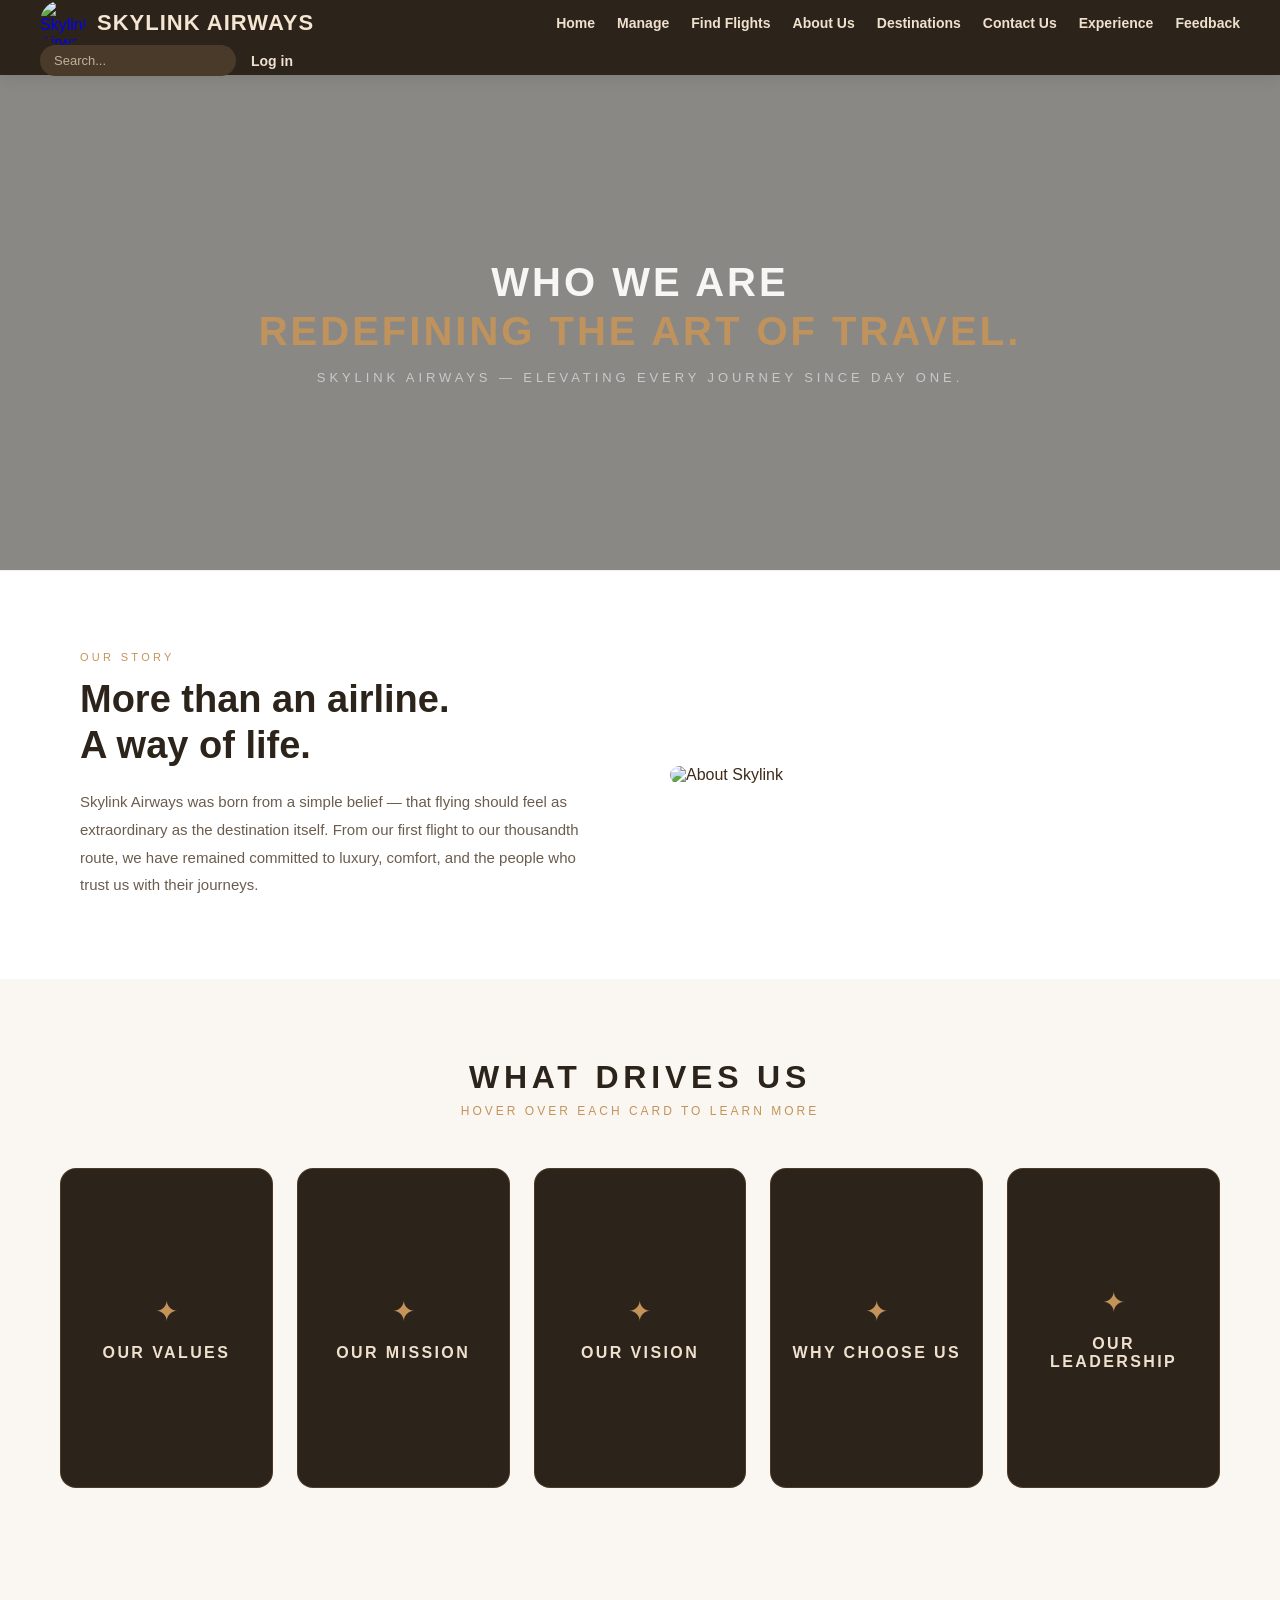
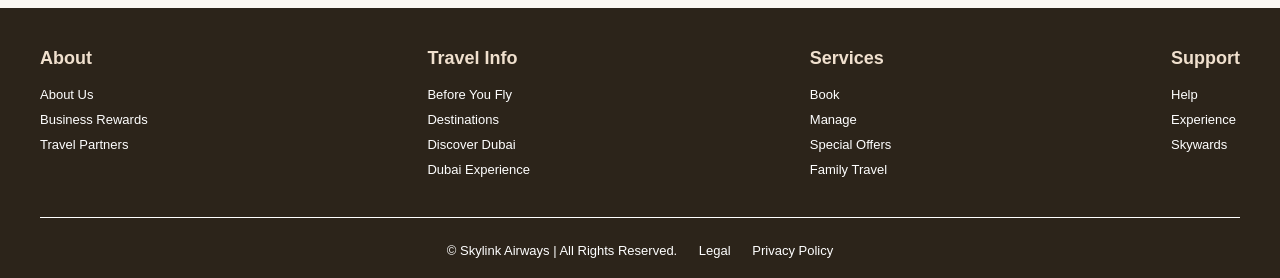
==== about.html @ 2b645809 "Add files via upload" ====
<!DOCTYPE html>
<html lang="en">

<head>
    <meta charset="UTF-8">
    <meta name="viewport" content="width=device-width, initial-scale=1.0">
    <title>Skylink Airways | About Us</title>
    <!-- Separate CSS for About Us page -->
    <link rel="stylesheet" href="about.css">
</head>

<body>


    <header class="navbar">
        <a href="index.html" class="logo">
            <img src="images/logo.jpeg" alt="Skylink Airways Logo" class="logo-image">
            <span class="logo-text">Skylink Airways</span>
        </a>

        <nav class="nav-links">
            <a href="index.html">Home</a>
            <a href="manage.html">Manage</a>
            <a href="find-flights.html">Find Flights</a>
            <a href="about.html">About Us</a>
            <a href="destinations.html">Destinations</a>
            <a href="contact.html">Contact Us</a>
            <a href="experience.html">Experience</a>
            <a href="feedback.html">Feedback</a>
        </nav>

        <div class="nav-right">
            <form class="search-form" action="search.html" method="get">
                <input type="text" name="query" placeholder="Search...">
            </form>
            <a href="login.html">Log in</a>
        </div>
    </header>

    <!-- HERO SECTION -->
    <section class="about-hero">
        <div class="about-hero-overlay"></div>
        <div class="about-hero-content">
            <div class="wipe-wrapper">
                <div class="wipe-line" id="aline1">Who We Are</div>
            </div>
            <div class="wipe-wrapper">
                <div class="wipe-line" id="aline2">Redefining the art of travel.</div>
            </div>
            <p class="about-sub">Skylink Airways — elevating every journey since day one.</p>
        </div>
    </section>

    <!-- WHO WE ARE -->
    <section class="who-we-are">
        <div class="wwa-text">
            <p class="wwa-tag">Our Story</p>
            <h2>More than an airline.<br>A way of life.</h2>
            <p class="wwa-body">Skylink Airways was born from a simple belief — that flying should feel as extraordinary
                as the destination itself. From our first flight to our thousandth route, we have remained committed to
                luxury, comfort, and the people who trust us with their journeys.</p>
        </div>
        <div class="wwa-image">
            <img src="images/about.jpg" alt="About Skylink">
        </div>
    </section>

    <!-- CARDS SECTION -->
    <section class="cards-section">
        <h2 class="cards-title">What Drives Us</h2>
        <p class="cards-sub">Hover over each card to learn more</p>
        <div class="cards-grid">

            <div class="flip-card">
                <div class="flip-inner">
                    <div class="flip-front">
                        <div class="flip-icon">✦</div>
                        <h3>Our Values</h3>
                    </div>
                    <div class="flip-back">
                        <h3>Our Values</h3>
                        <p>Integrity, excellence, and people-first thinking guide every decision we make — from the
                            boardroom to the boarding gate.</p>
                    </div>
                </div>
            </div>

            <div class="flip-card">
                <div class="flip-inner">
                    <div class="flip-front">
                        <div class="flip-icon">✦</div>
                        <h3>Our Mission</h3>
                    </div>
                    <div class="flip-back">
                        <h3>Our Mission</h3>
                        <p>To connect the world through seamless, luxurious, and affordable air travel — making every
                            passenger feel like a first class guest.</p>
                    </div>
                </div>
            </div>

            <div class="flip-card">
                <div class="flip-inner">
                    <div class="flip-front">
                        <div class="flip-icon">✦</div>
                        <h3>Our Vision</h3>
                    </div>
                    <div class="flip-back">
                        <h3>Our Vision</h3>
                        <p>To become the world's most trusted and admired airline — where every route tells a story and
                            every passenger arrives inspired.</p>
                    </div>
                </div>
            </div>

            <div class="flip-card">
                <div class="flip-inner">
                    <div class="flip-front">
                        <div class="flip-icon">✦</div>
                        <h3>Why Choose Us</h3>
                    </div>
                    <div class="flip-back">
                        <h3>Why Choose Us</h3>
                        <p>Award-winning service, 120+ destinations, 24/7 support, and a cabin experience designed to
                            make you forget you're at 35,000 feet.</p>
                    </div>
                </div>
            </div>

            <div class="flip-card">
                <div class="flip-inner">
                    <div class="flip-front">
                        <div class="flip-icon">✦</div>
                        <h3>Our Leadership</h3>
                    </div>
                    <div class="flip-back">
                        <h3>Our Leadership</h3>
                        <p>Led by visionaries with decades of aviation experience, our team is united by one goal — to
                            make Skylink the airline the world chooses first.</p>
                    </div>
                </div>
            </div>

        </div>
    </section>
    <!-- FOOTER -->
    <footer class="footer">
        <div class="footer-container">
            <div class="footer-column">
                <h3>About</h3>
                <a href="#">About Us</a>
                <a href="#">Business Rewards</a>
                <a href="#">Travel Partners</a>
            </div>
            <div class="footer-column">
                <h3>Travel Info</h3>
                <a href="#">Before You Fly</a>
                <a href="#">Destinations</a>
                <a href="#">Discover Dubai</a>
                <a href="#">Dubai Experience</a>
            </div>
            <div class="footer-column">
                <h3>Services</h3>
                <a href="#">Book</a>
                <a href="#">Manage</a>
                <a href="#">Special Offers</a>
                <a href="#">Family Travel</a>
            </div>
            <div class="footer-column">
                <h3>Support</h3>
                <a href="#">Help</a>
                <a href="#">Experience</a>
                <a href="#">Skywards</a>
            </div>
        </div>
        <div class="footer-bottom">
            © Skylink Airways | All Rights Reserved.
            <a href="#" onclick="alert('Legal information coming soon.')">Legal</a>
            <a href="#" onclick="alert('Privacy policy coming soon.')">Privacy Policy</a>
        </div>
    </footer>
</body>

</html>
---- about.css ----
* {
    margin: 0;
    padding: 0;
    box-sizing: border-box;
}

body {
    font-family: 'Segoe UI', Tahoma, Geneva, Verdana, sans-serif;
    background-color: #faf7f2;
    color: #3d2a1a;
    margin: 0;
    padding: 0;
}

/* ========== NAVBAR (Same as manage page) ========== */
.navbar {
    position: fixed;
    top: 0;
    width: 100%;
    background: #2c241a;
    color: white;
    display: flex;
    align-items: center;
    flex-wrap: wrap;
    justify-content: space-between;
    padding: 0 40px;
    height: 75px;
    z-index: 1000;
    box-shadow: 0 2px 15px rgba(0, 0, 0, 0.1);
}

.logo {
    display: flex;
    align-items: center;
    gap: 12px;
    text-decoration: none;
    flex-shrink: 0;
}

.logo-image {
    height: 45px;
    width: 45px;
    object-fit: contain;
    border-radius: 50%;
}

.logo-text {
    font-size: 22px;
    font-weight: bold;
    text-transform: uppercase;
    letter-spacing: 1px;
    color: #f5e6d3;
    white-space: nowrap;
}

.nav-links {
    display: flex;
    gap: 22px;
    flex-wrap: wrap;
}

.nav-links a {
    color: #f0e0ce;
    text-decoration: none;
    font-weight: 600;
    font-size: 14px;
    transition: 0.2s;
}

.nav-links a:hover {
    color: #D2691E;
}

.nav-right {
    display: flex;
    gap: 15px;
    align-items: center;
    white-space: nowrap;
}

.search-form input {
    padding: 8px 14px;
    border-radius: 30px;
    border: none;
    background: #4a3a2a;
    color: white;
    font-size: 13px;
}

.search-form input::placeholder {
    color: #c0b09a;
}

.nav-right a {
    color: #f0e0ce;
    text-decoration: none;
    font-weight: 600;
    font-size: 14px;
    transition: 0.2s;
}

.nav-right a:hover {
    color: #D2691E;
}

/* HERO */
.about-hero {
    position: relative;
    height: 55vh;
    min-height: 380px;
    margin-top: 75px;
    background-image: url('images/about-hero.jpg');
    background-size: cover;
    background-position: center;
    display: flex;
    align-items: center;
    justify-content: center;
    text-align: center;
    overflow: hidden;
}

.about-hero-overlay {
    position: absolute;
    inset: 0;
    background: rgba(0, 0, 0, 0.45);
}

.about-hero-content {
    position: relative;
    z-index: 2;
    color: white;
    padding: 20px;
    text-align: center;
}

.wipe-wrapper {
    overflow: hidden;
    display: block;
    margin-bottom: 4px;
}

.wipe-line {
    font-size: 40px;
    font-weight: 800;
    letter-spacing: 3px;
    text-transform: uppercase;
    color: rgba(255, 255, 255, 0.92);
    transform: translateX(-60px);
    opacity: 0;
    animation: wipeReveal 0.9s cubic-bezier(.22, 1, .36, 1) forwards;
}

#aline1 {
    animation-delay: 0.1s;
}

#aline2 {
    animation-delay: 0.45s;
    color: rgba(196, 147, 90, 0.95);
}

@keyframes wipeReveal {
    0% {
        transform: translateX(-60px);
        opacity: 0;
        clip-path: inset(0 100% 0 0);
    }

    1% {
        opacity: 1;
    }

    100% {
        transform: translateX(0);
        opacity: 1;
        clip-path: inset(0 0% 0 0);
    }
}

.about-sub {
    font-size: 13px;
    letter-spacing: 0.3em;
    text-transform: uppercase;
    color: rgba(255, 255, 255, 0.55);
    margin-top: 16px;
    opacity: 0;
    animation: riseUp 0.7s cubic-bezier(.22, 1, .36, 1) 0.9s forwards;
}

@keyframes riseUp {
    from {
        opacity: 0;
        transform: translateY(16px);
    }

    to {
        opacity: 1;
        transform: translateY(0);
    }
}

/* WHO WE ARE */
.who-we-are {
    display: flex;
    align-items: center;
    gap: 60px;
    padding: 80px 80px;
    background: #fff;
    border-top: 1px solid rgba(196, 147, 90, 0.15);
}

.wwa-text {
    flex: 1;
}

.wwa-tag {
    font-size: 11px;
    letter-spacing: 0.3em;
    text-transform: uppercase;
    color: #c4935a;
    margin-bottom: 14px;
}

.wwa-text h2 {
    font-size: 38px;
    font-weight: 800;
    color: #2c241a;
    line-height: 1.2;
    margin-bottom: 20px;
}

.wwa-body {
    font-size: 15px;
    color: #6b5c4e;
    line-height: 1.85;
    max-width: 520px;
}

.wwa-image {
    flex: 1;
    border-radius: 16px;
    overflow: hidden;
    max-height: 400px;
}

.wwa-image img {
    width: 100%;
    height: 100%;
    object-fit: cover;
    display: block;
    transition: transform 0.5s ease;
}

.wwa-image:hover img {
    transform: scale(1.04);
}

/* CARDS SECTION */
.cards-section {
    background: #faf7f2;
    padding: 80px 60px;
    text-align: center;
}

.cards-title {
    font-size: 32px;
    font-weight: 800;
    color: #2c241a;
    letter-spacing: 0.15em;
    text-transform: uppercase;
    margin-bottom: 8px;
}

.cards-sub {
    font-size: 12px;
    letter-spacing: 0.25em;
    text-transform: uppercase;
    color: #c4935a;
    margin-bottom: 50px;
}

.cards-grid {
    display: grid;
    grid-template-columns: repeat(5, 1fr);
    gap: 24px;
}

/* FLIP CARD */
.flip-card {
    height: 320px;
    perspective: 1000px;
    cursor: pointer;
}

.flip-inner {
    position: relative;
    width: 100%;
    height: 100%;
    transform-style: preserve-3d;
    transition: transform 0.7s cubic-bezier(.22, 1, .36, 1);
}

.flip-card:hover .flip-inner {
    transform: rotateY(180deg);
}

.flip-front,
.flip-back {
    position: absolute;
    inset: 0;
    border-radius: 16px;
    backface-visibility: hidden;
    display: flex;
    flex-direction: column;
    align-items: center;
    justify-content: center;
    padding: 30px 20px;
}

/* Front */
.flip-front {
    background: #2c241a;
    border: 1px solid rgba(196, 147, 90, 0.2);
}

.flip-front h3 {
    font-size: 16px;
    font-weight: 700;
    color: #f0e0ce;
    letter-spacing: 0.15em;
    text-transform: uppercase;
    margin-top: 16px;
}

.flip-icon {
    font-size: 28px;
    color: #c4935a;
}

/* Back */
.flip-back {
    background: #c4935a;
    transform: rotateY(180deg);
}

.flip-back h3 {
    font-size: 15px;
    font-weight: 700;
    color: #2c241a;
    letter-spacing: 0.12em;
    text-transform: uppercase;
    margin-bottom: 14px;
}

.flip-back p {
    font-size: 13px;
    color: #2c241a;
    line-height: 1.75;
    text-align: center;
}

/* FOOTER */
.footer {
    background: #2c241a;
    color: #e0cfbc;
    padding: 40px 40px 20px;
    margin-top: 40px;
}

.footer-container {
    display: flex;
    justify-content: space-between;
    flex-wrap: wrap;
    gap: 30px;
    max-width: 1200px;
    margin: 0 auto 30px;
}

.footer-column h3 {
    color: #f0e0ce;
    font-size: 18px;
    margin-bottom: 18px;
    font-weight: 700;
}

.footer-column a {
    display: block;
    color: white;
    text-decoration: none;
    font-size: 13px;
    margin-bottom: 10px;
    transition: 0.2s;
}

.footer-column a:hover {
    color: #e18c0b;
    padding-left: 5px;
}

.footer-bottom {
    text-align: center;
    padding-top: 25px;
    border-top: white 1px solid;
    font-size: 13px;
    color: white;
}

.footer-bottom a {
    color: white;
    text-decoration: none;
    margin-left: 18px;
}

.footer-bottom a:hover {
    color: #D2691E;
}
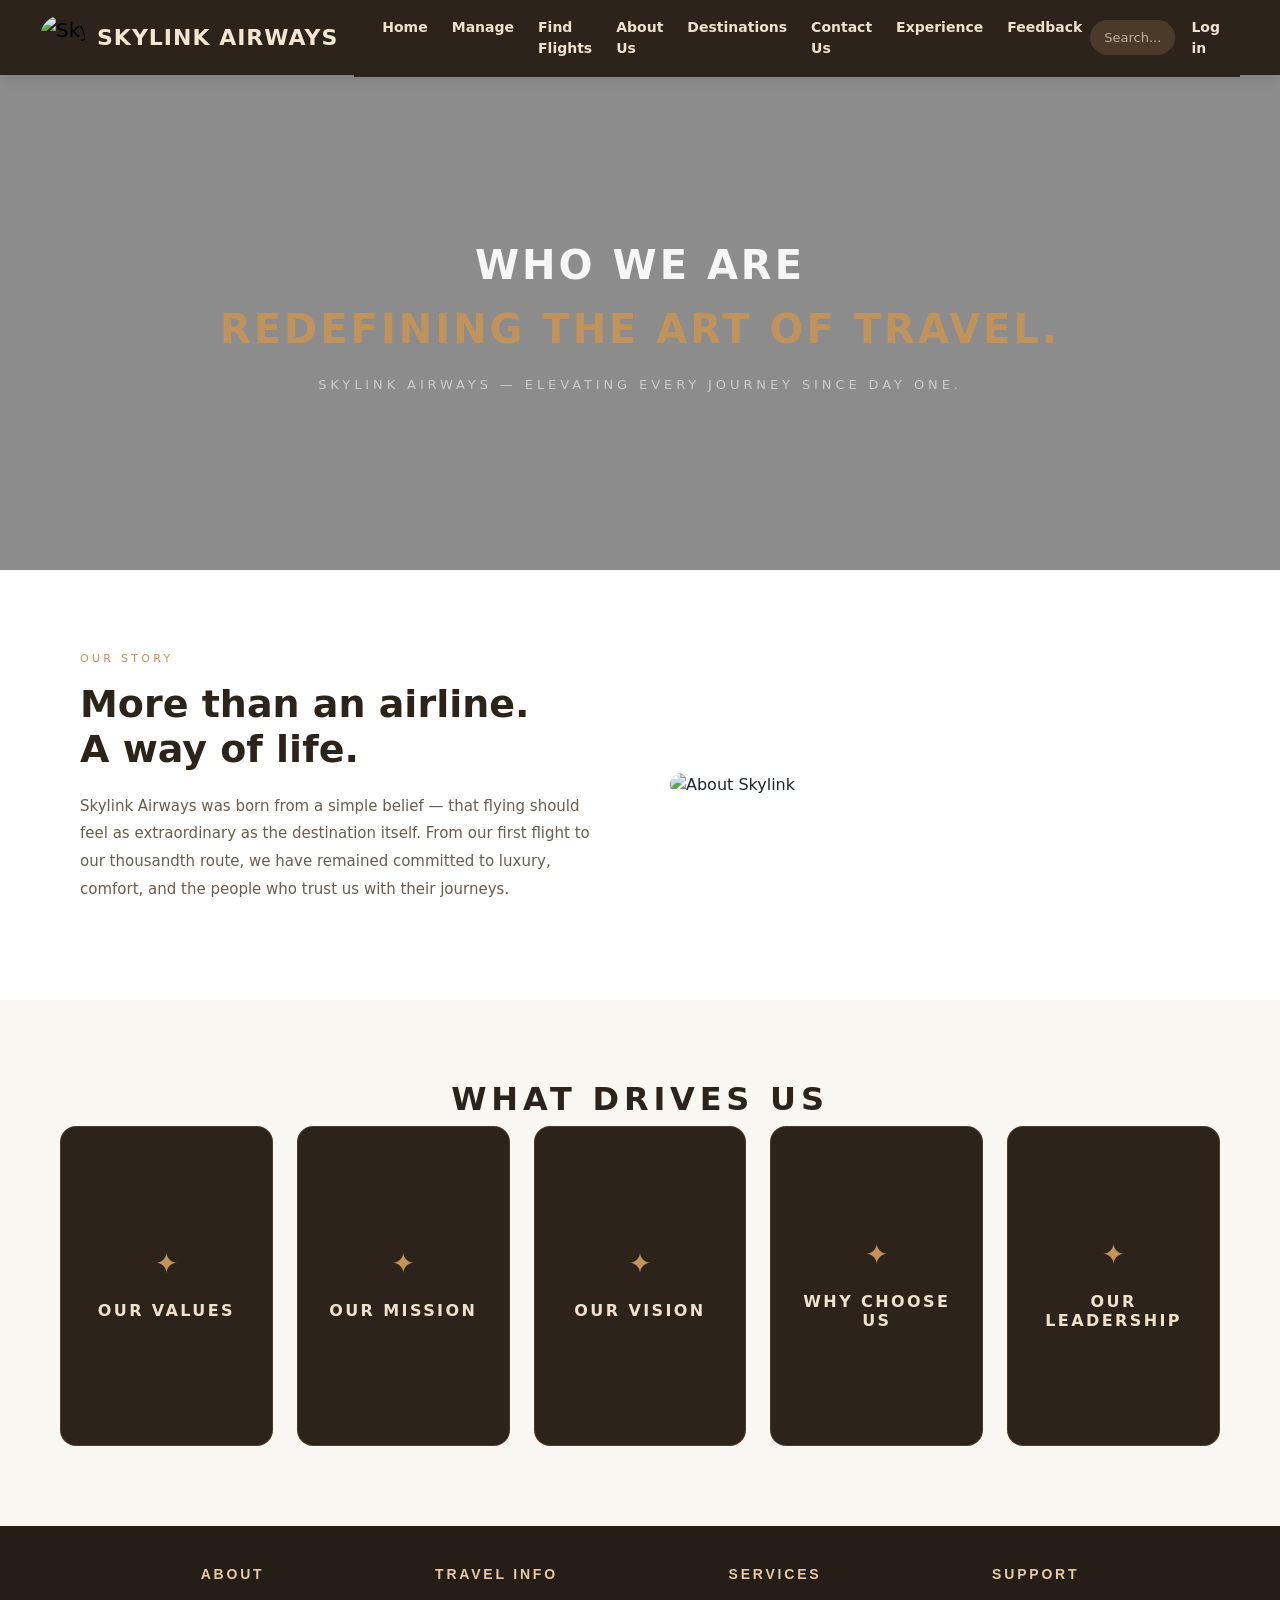
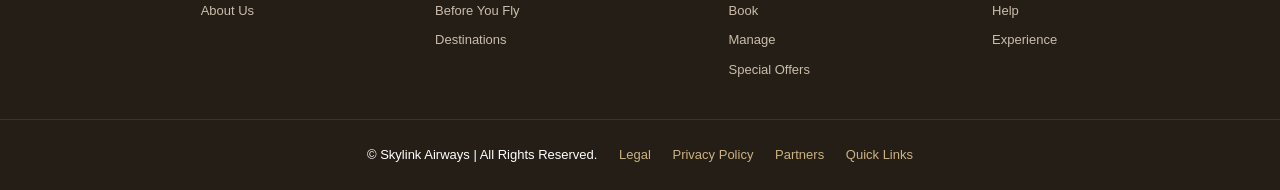
==== commit 225263cd: "Add files via upload" ====
--- a/about.html
+++ b/about.html
@@ -5,37 +5,45 @@
     <meta charset="UTF-8">
     <meta name="viewport" content="width=device-width, initial-scale=1.0">
     <title>Skylink Airways | About Us</title>
-    <!-- Separate CSS for About Us page -->
     <link rel="stylesheet" href="about.css">
+    <link href="https://cdn.jsdelivr.net/npm/bootstrap@5.3.3/dist/css/bootstrap.min.css" rel="stylesheet">
+    <script src="https://cdn.jsdelivr.net/npm/bootstrap@5.3.3/dist/js/bootstrap.bundle.min.js" defer></script>
+
 </head>
 
 <body>
 
-
-    <header class="navbar">
-        <a href="index.html" class="logo">
-            <img src="images/logo.jpeg" alt="Skylink Airways Logo" class="logo-image">
+    <header class="navbar navbar-expand-lg" style="background:#2c241a; height:75px; padding:0 40px;">
+        <a href="index.html" class="navbar-brand logo">
+            <img src="images/logo.jpeg" class="logo-image" alt="Skylink Logo">
             <span class="logo-text">Skylink Airways</span>
         </a>
 
-        <nav class="nav-links">
-            <a href="index.html">Home</a>
-            <a href="manage.html">Manage</a>
-            <a href="find-flights.html">Find Flights</a>
-            <a href="about.html">About Us</a>
-            <a href="destinations.html">Destinations</a>
-            <a href="contact.html">Contact Us</a>
-            <a href="experience.html">Experience</a>
-            <a href="feedback.html">Feedback</a>
-        </nav>
+        <!-- Hamburger toggle (appears on mobile automatically) -->
+        <button class="navbar-toggler" type="button" data-bs-toggle="collapse" data-bs-target="#mainNav">
+            <span class="navbar-toggler-icon" style="filter:invert(1);"></span>
+        </button>
 
-        <div class="nav-right">
-            <form class="search-form" action="search.html" method="get">
-                <input type="text" name="query" placeholder="Search...">
-            </form>
-            <a href="login.html">Log in</a>
+        <div class="collapse navbar-collapse" id="mainNav">
+            <nav class="navbar-nav mx-auto gap-2">
+                <a href="index.html" class="nav-link">Home</a>
+                <a href="manage.html" class="nav-link">Manage</a>
+                <a href="find-flights.html" class="nav-link">Find Flights</a>
+                <a href="about.html" class="nav-link">About Us</a>
+                <a href="destinations.html" class="nav-link">Destinations</a>
+                <a href="contact.html" class="nav-link">Contact Us</a>
+                <a href="experience.html" class="nav-link">Experience</a>
+                <a href="feedback.html" class="nav-link">Feedback</a>
+            </nav>
+            <div class="d-flex align-items-center gap-3">
+                <form class="search-form" action="search.html" method="get">
+                    <input type="text" name="query" placeholder="Search..." class="form-control form-control-sm">
+                </form>
+                <a href="login.html" class="nav-link">Log in</a>
+            </div>
         </div>
     </header>
+
 
     <!-- HERO SECTION -->
     <section class="about-hero">
@@ -68,7 +76,6 @@
     <!-- CARDS SECTION -->
     <section class="cards-section">
         <h2 class="cards-title">What Drives Us</h2>
-        <p class="cards-sub">Hover over each card to learn more</p>
         <div class="cards-grid">
 
             <div class="flip-card">
@@ -148,35 +155,31 @@
         <div class="footer-container">
             <div class="footer-column">
                 <h3>About</h3>
-                <a href="#">About Us</a>
-                <a href="#">Business Rewards</a>
-                <a href="#">Travel Partners</a>
+                <a href="about.html">About Us</a>
             </div>
             <div class="footer-column">
                 <h3>Travel Info</h3>
-                <a href="#">Before You Fly</a>
-                <a href="#">Destinations</a>
-                <a href="#">Discover Dubai</a>
-                <a href="#">Dubai Experience</a>
+                <a href="experience.html">Before You Fly</a>
+                <a href="destinations.html">Destinations</a>
             </div>
             <div class="footer-column">
                 <h3>Services</h3>
-                <a href="#">Book</a>
-                <a href="#">Manage</a>
-                <a href="#">Special Offers</a>
-                <a href="#">Family Travel</a>
+                <a href="find-flights.html">Book</a>
+                <a href="manage.html">Manage</a>
+                <a href="find-flights.html#special-offers">Special Offers</a>
             </div>
             <div class="footer-column">
                 <h3>Support</h3>
-                <a href="#">Help</a>
-                <a href="#">Experience</a>
-                <a href="#">Skywards</a>
+                <a href="contact.html">Help</a>
+                <a href="experience.html">Experience</a>
             </div>
         </div>
         <div class="footer-bottom">
             © Skylink Airways | All Rights Reserved.
-            <a href="#" onclick="alert('Legal information coming soon.')">Legal</a>
-            <a href="#" onclick="alert('Privacy policy coming soon.')">Privacy Policy</a>
+            <a href="#" onclick="alert('Coming soon.')">Legal</a>
+            <a href="#" onclick="alert('Coming soon.')">Privacy Policy</a>
+            <a href="#" onclick="alert('Coming soon.')">Partners</a>
+            <a href="#" onclick="alert('Coming soon.')">Quick Links</a>
         </div>
     </footer>
 </body>
--- a/about.css
+++ b/about.css
@@ -14,9 +14,9 @@
 
 /* ========== NAVBAR (Same as manage page) ========== */
 .navbar {
-    position: fixed;
-    top: 0;
-    width: 100%;
+    position: fixed !important;
+    top: 0 !important;
+    width: 100% !important;
     background: #2c241a;
     color: white;
     display: flex;
@@ -25,7 +25,7 @@
     justify-content: space-between;
     padding: 0 40px;
     height: 75px;
-    z-index: 1000;
+    z-index: 1000 !important;
     box-shadow: 0 2px 15px rgba(0, 0, 0, 0.1);
 }
 
@@ -119,6 +119,10 @@
     overflow: hidden;
 }
 
+.about-hero {
+    margin-top: 75px;
+}
+
 .about-hero-overlay {
     position: absolute;
     inset: 0;
@@ -359,58 +363,108 @@
     text-align: center;
 }
 
+/* Force dark background on collapsed mobile menu */
+.navbar-collapse {
+    background: #2c241a;
+    padding: 10px 20px;
+}
+
+/* Fix nav link colours */
+.navbar .nav-link {
+    color: #f0e0ce !important;
+    font-weight: 600;
+    font-size: 14px;
+    transition: 0.2s;
+}
+
+.navbar .nav-link:hover,
+.navbar .nav-link.active {
+    color: #c4935a !important;
+}
+
+/* Fix the Log in link */
+.navbar .nav-right a,
+.navbar .d-flex a {
+    color: #f0e0ce !important;
+}
+
+.navbar .nav-right a:hover,
+.navbar .d-flex a:hover {
+    color: #c4935a !important;
+}
+
+/* Fix search input inside collapsed menu */
+.navbar .form-control {
+    background: #4a3a2a;
+    border: none;
+    color: white;
+    border-radius: 30px;
+}
+
+.navbar .form-control::placeholder {
+    color: #c0b09a;
+}
+
 /* FOOTER */
+/* ── FOOTER ── */
 .footer {
-    background: #2c241a;
+    background: #241e16;
     color: #e0cfbc;
-    padding: 40px 40px 20px;
-    margin-top: 40px;
+    padding: 0;
+    margin: 0;
+    width: 100%;
 }
 
 .footer-container {
     display: flex;
-    justify-content: space-between;
+    justify-content: space-evenly;
     flex-wrap: wrap;
     gap: 30px;
-    max-width: 1200px;
-    margin: 0 auto 30px;
+    max-width: 100%;
+    margin: 0;
+    padding: 40px 60px 30px 60px;
 }
 
 .footer-column h3 {
-    color: #f0e0ce;
-    font-size: 18px;
+    color: #e6c9a8;
+    font-size: 14px;
     margin-bottom: 18px;
+    letter-spacing: 0.2em;
+    text-transform: uppercase;
     font-weight: 700;
+    font-family: 'Segoe UI', Tahoma, Geneva, Verdana, sans-serif;
 }
 
 .footer-column a {
     display: block;
-    color: white;
+    color: #cbbdab;
     text-decoration: none;
     font-size: 13px;
     margin-bottom: 10px;
     transition: 0.2s;
+    font-family: 'Segoe UI', Tahoma, Geneva, Verdana, sans-serif;
 }
 
 .footer-column a:hover {
-    color: #e18c0b;
+    color: #c4935a;
     padding-left: 5px;
 }
 
 .footer-bottom {
     text-align: center;
-    padding-top: 25px;
-    border-top: white 1px solid;
+    padding: 25px 60px;
+    border-top: 1px solid #3e3327;
     font-size: 13px;
     color: white;
+    font-family: 'Segoe UI', Tahoma, Geneva, Verdana, sans-serif;
 }
 
 .footer-bottom a {
-    color: white;
+    color: #cbb282;
     text-decoration: none;
     margin-left: 18px;
 }
 
 .footer-bottom a:hover {
-    color: #D2691E;
+    color: #c4935a;
 }
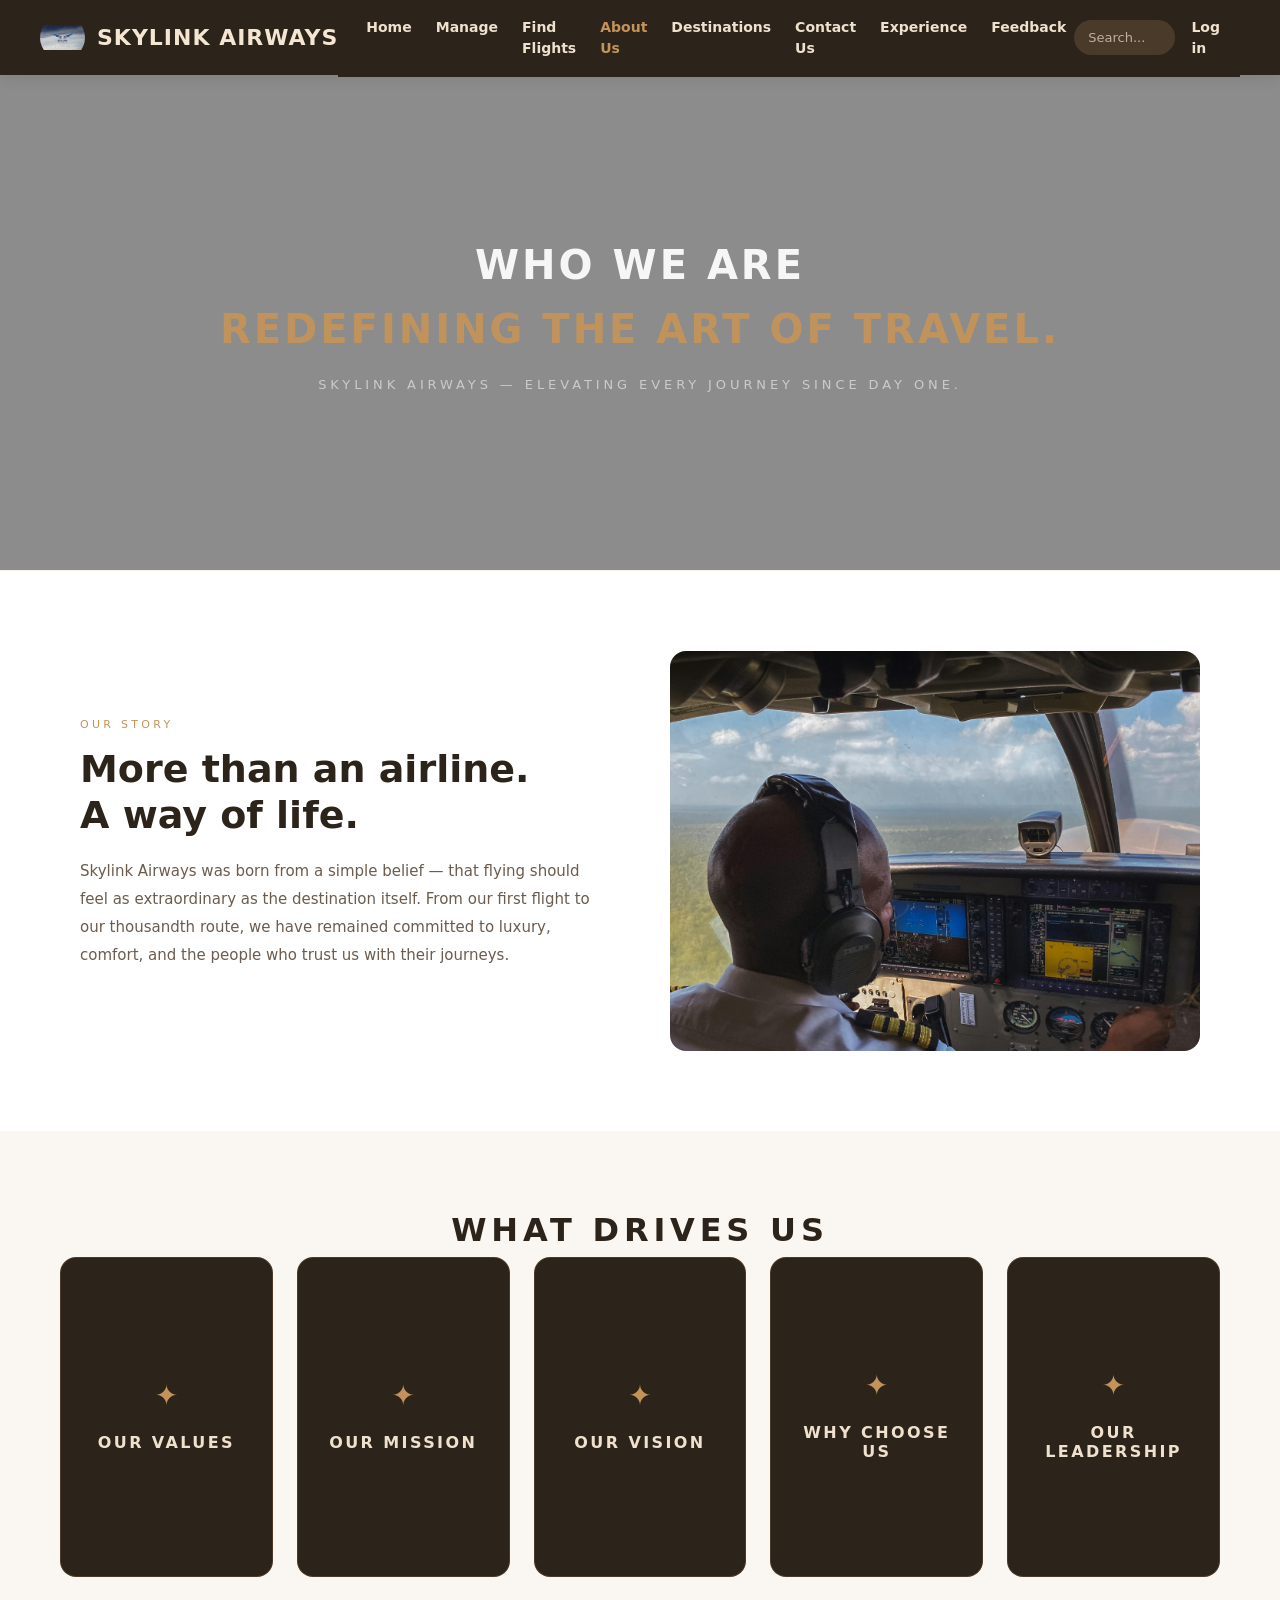
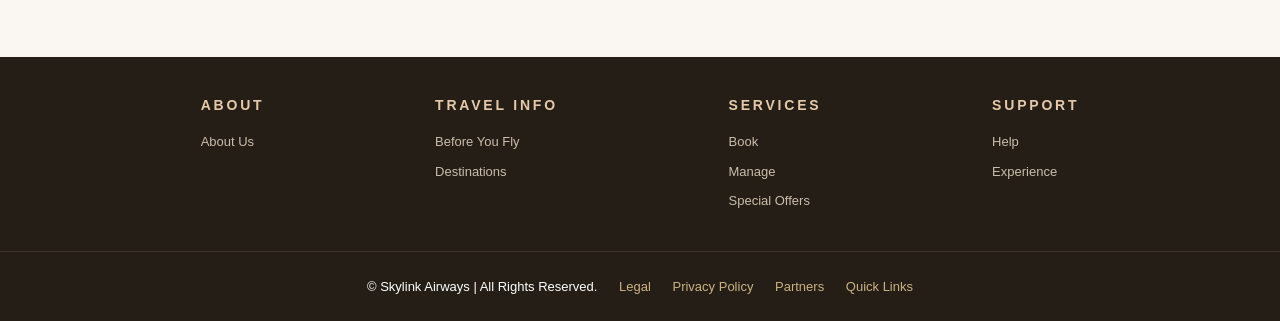
==== commit 14c7717e: "Update about.html" ====
--- a/about.html
+++ b/about.html
@@ -29,7 +29,7 @@
                 <a href="index.html" class="nav-link">Home</a>
                 <a href="manage.html" class="nav-link">Manage</a>
                 <a href="find-flights.html" class="nav-link">Find Flights</a>
-                <a href="about.html" class="nav-link">About Us</a>
+                <a href="about.html" class="nav-link active">About Us</a>
                 <a href="destinations.html" class="nav-link">Destinations</a>
                 <a href="contact.html" class="nav-link">Contact Us</a>
                 <a href="experience.html" class="nav-link">Experience</a>
@@ -184,4 +184,4 @@
     </footer>
 </body>
 
-</html>+</html>
--- a/about.css
+++ b/about.css
@@ -467,4 +467,122 @@
 
 .footer-bottom a:hover {
     color: #c4935a;
+}
+
+@media (max-width: 768px) {
+    .who-we-are {
+        flex-direction: column;
+        padding: 40px 20px;
+        gap: 30px;
+    }
+
+    .wwa-image {
+        width: 100%;
+        max-height: 280px;
+        border-radius: 12px;
+    }
+
+    .wwa-image img {
+        width: 100%;
+        height: 280px;
+        object-fit: cover;
+    }
+
+    .wwa-text h2 {
+        font-size: 26px;
+    }
+
+    .wwa-body {
+        font-size: 14px;
+        max-width: 100%;
+    }
+}
+
+@media (max-width: 768px) {
+    .cards-section {
+        padding: 50px 20px;
+    }
+
+    .cards-grid {
+        grid-template-columns: 1fr 1fr;
+        gap: 16px;
+    }
+
+    .flip-card {
+        height: 220px;
+    }
+
+    .flip-front h3,
+    .flip-back h3 {
+        font-size: 13px;
+    }
+
+    .flip-back p {
+        font-size: 11px;
+        line-height: 1.5;
+    }
+
+    .cards-title {
+        font-size: 24px;
+    }
+}
+
+@media (max-width: 480px) {
+    .cards-grid {
+        grid-template-columns: 1fr;
+    }
+
+    .flip-card {
+        height: 200px;
+    }
+}
+
+/* ── HAMBURGER MENU FIXED TOP RIGHT ── */
+header.navbar {
+    display: flex !important;
+    flex-wrap: nowrap !important;
+    align-items: center !important;
+    justify-content: space-between !important;
+    height: 75px !important;
+    padding: 0 40px !important;
+    position: fixed !important;
+    top: 0 !important;
+    width: 100% !important;
+    z-index: 1000 !important;
+}
+
+/* Keep logo on left */
+header.navbar .navbar-brand {
+    flex-shrink: 0;
+    margin-right: auto;
+}
+
+/* Push hamburger to far right */
+header.navbar .navbar-toggler {
+    margin-left: auto;
+    flex-shrink: 0;
+    border: 1px solid rgba(196, 147, 90, 0.4) !important;
+    padding: 6px 10px !important;
+    order: 3;
+}
+
+/* Hide the nav links and d-flex on mobile */
+@media (max-width: 991px) {
+    header.navbar .navbar-collapse {
+        position: absolute;
+        top: 75px;
+        left: 0;
+        right: 0;
+        background: #2c241a;
+        padding: 15px 40px 20px;
+        z-index: 999;
+        border-top: 1px solid rgba(196, 147, 90, 0.2);
+    }
+
+    header.navbar {
+        height: 75px !important;
+        min-height: 75px !important;
+        padding-top: 0 !important;
+        padding-bottom: 0 !important;
+    }
 }
